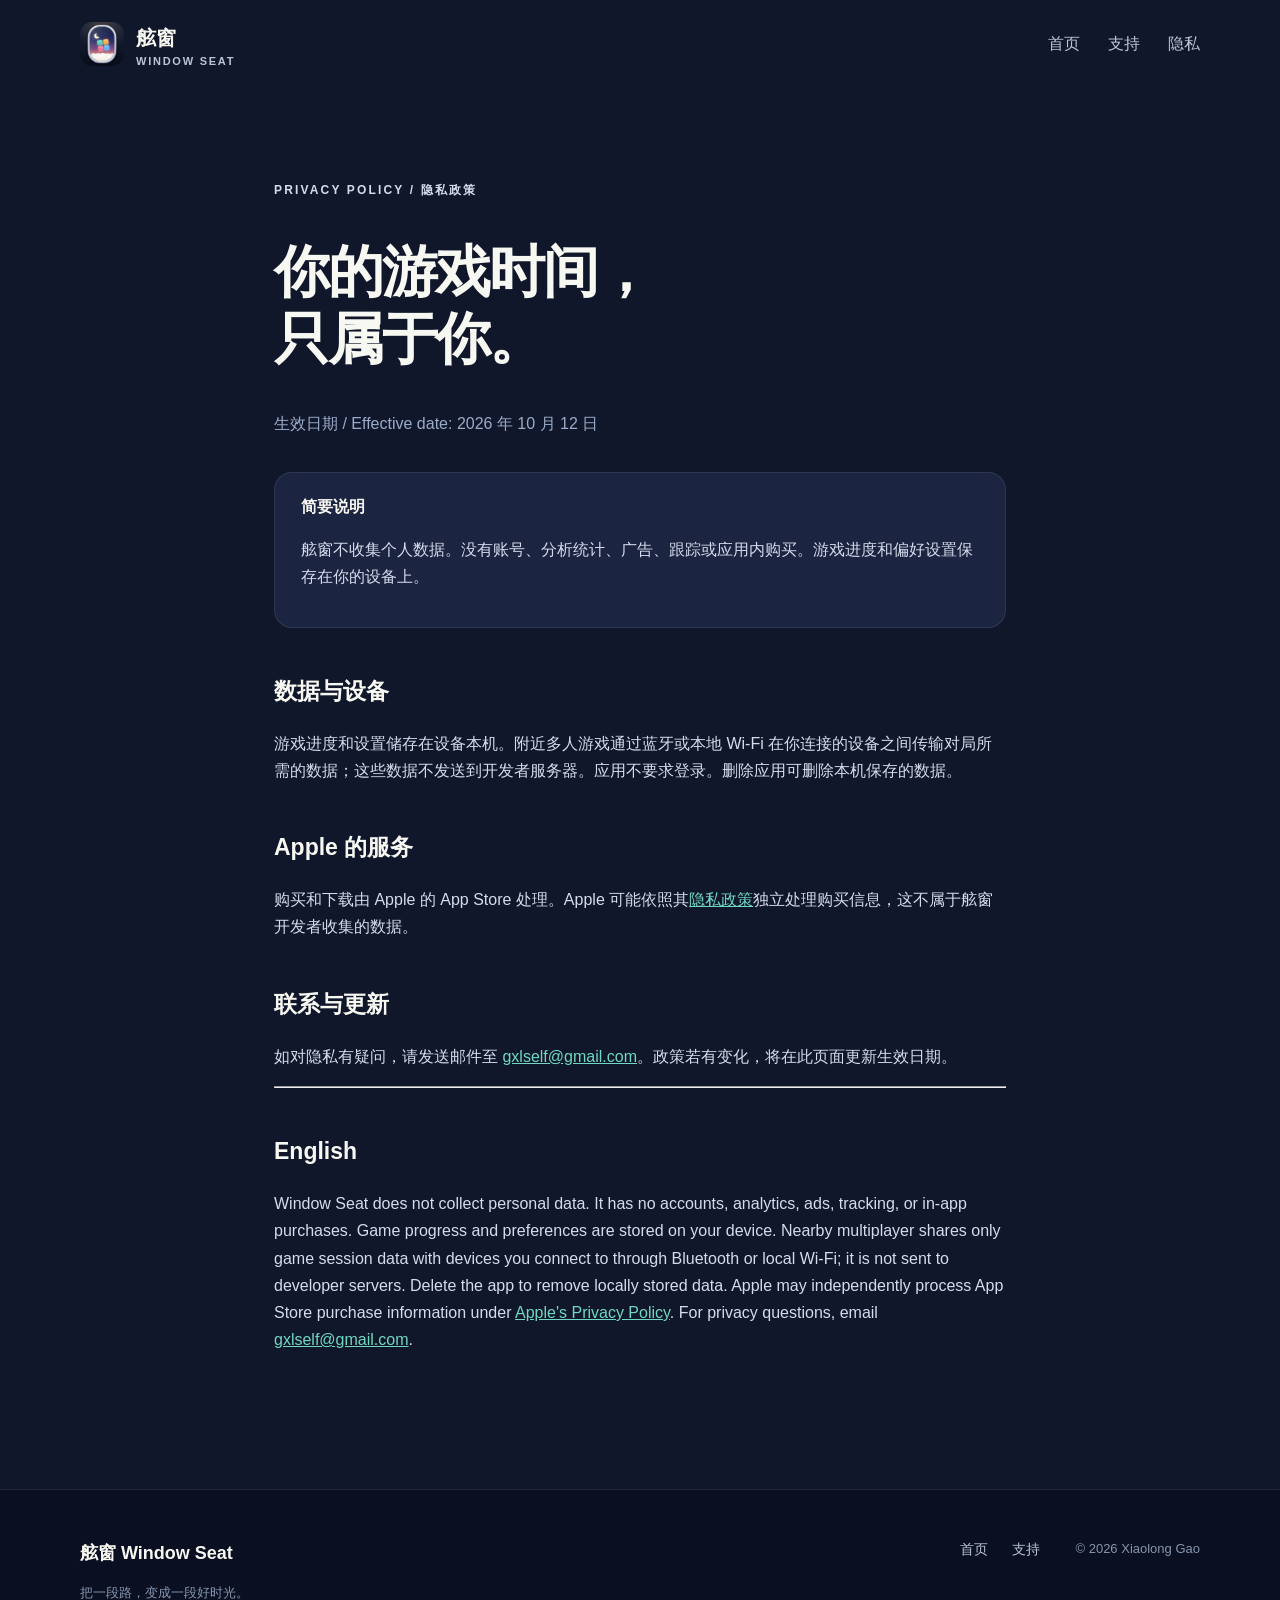
==== privacy.html @ b5185f1e "Publish landing, privacy, and support pages" ====
<!doctype html><html lang="zh-CN"><head><meta charset="utf-8"><meta name="viewport" content="width=device-width, initial-scale=1"><meta name="theme-color" content="#11172b"><meta name="description" content="舷窗 Window Seat 隐私政策。应用不收集个人数据，游戏进度保存在本机。"><title>隐私政策 · 舷窗 Window Seat</title><link rel="icon" href="icon.png"><link rel="stylesheet" href="style.css"></head><body><a class="skip" href="#main">跳到正文</a><header class="nav wrap"><a class="brand" href="./"><img src="icon.png" alt="舷窗图标"><span>舷窗 <small>Window Seat</small></span></a><nav aria-label="主导航"><a href="./">首页</a><a href="support.html">支持</a><a href="privacy.html" aria-current="page">隐私</a></nav></header><main id="main" class="legal"><p class="eyebrow">Privacy Policy / 隐私政策</p><h1>你的游戏时间，<br>只属于你。</h1><p class="date">生效日期 / Effective date: 2026 年 10 月 12 日</p><div class="panel"><strong>简要说明</strong><p>舷窗不收集个人数据。没有账号、分析统计、广告、跟踪或应用内购买。游戏进度和偏好设置保存在你的设备上。</p></div><h2>数据与设备</h2><p>游戏进度和设置储存在设备本机。附近多人游戏通过蓝牙或本地 Wi-Fi 在你连接的设备之间传输对局所需的数据；这些数据不发送到开发者服务器。应用不要求登录。删除应用可删除本机保存的数据。</p><h2>Apple 的服务</h2><p>购买和下载由 Apple 的 App Store 处理。Apple 可能依照其<a href="https://www.apple.com/legal/privacy/">隐私政策</a>独立处理购买信息，这不属于舷窗开发者收集的数据。</p><h2>联系与更新</h2><p>如对隐私有疑问，请发送邮件至 <a href="mailto:gxlself@gmail.com?subject=Window%20Seat%20Privacy">gxlself@gmail.com</a>。政策若有变化，将在此页面更新生效日期。</p><hr><h2>English</h2><p>Window Seat does not collect personal data. It has no accounts, analytics, ads, tracking, or in-app purchases. Game progress and preferences are stored on your device. Nearby multiplayer shares only game session data with devices you connect to through Bluetooth or local Wi-Fi; it is not sent to developer servers. Delete the app to remove locally stored data. Apple may independently process App Store purchase information under <a href="https://www.apple.com/legal/privacy/">Apple's Privacy Policy</a>. For privacy questions, email <a href="mailto:gxlself@gmail.com?subject=Window%20Seat%20Privacy">gxlself@gmail.com</a>.</p></main><footer class="footer"><div class="wrap"><div><strong>舷窗 Window Seat</strong><p>把一段路，变成一段好时光。</p></div><div class="footer-links"><a href="./">首页</a><a href="support.html">支持</a></div><small>© 2026 Xiaolong Gao</small></div></footer></body></html>
---- style.css ----
:root{color-scheme:dark;--bg:#11172b;--panel:#1b2440;--text:#f8f8f2;--muted:#bac4d9;--mint:#70d8c1;--amber:#ffc37e;--coral:#fc8c9d}*{box-sizing:border-box}html{scroll-behavior:smooth}body{margin:0;background:var(--bg);color:var(--text);font-family:-apple-system,BlinkMacSystemFont,"PingFang SC","Noto Sans CJK SC",sans-serif;line-height:1.7}a{color:inherit}a:focus-visible{outline:3px solid var(--mint);outline-offset:4px}.wrap{width:min(1120px,calc(100% - 48px));margin:auto}.skip{position:absolute;left:-9999px;top:8px;background:#fff;color:#111;padding:8px}.skip:focus{left:8px;z-index:10}.nav{height:88px;display:flex;align-items:center;justify-content:space-between;gap:24px}.brand{display:flex;align-items:center;gap:12px;text-decoration:none;font-size:20px;font-weight:700;white-space:nowrap}.brand img{width:44px;height:44px;border-radius:12px}.brand small{display:block;color:var(--muted);font-size:11px;font-weight:600;letter-spacing:.16em;text-transform:uppercase;line-height:1.1}.nav nav{display:flex;gap:28px}.nav nav a,.footer a{text-decoration:none;color:var(--muted)}.nav nav a:hover,.footer a:hover{color:#fff}.hero{min-height:650px;display:grid;grid-template-columns:1.12fr .88fr;align-items:center;gap:32px;padding:70px 0 95px}.eyebrow{color:var(--mint);font-size:12px;font-weight:800;letter-spacing:.18em;text-transform:uppercase}.hero h1{font-size:clamp(48px,6vw,80px);line-height:1.13;letter-spacing:-.055em;margin:23px 0}.hero h1 em{font-style:normal;color:var(--amber)}.lead{font-size:20px;line-height:1.9;max-width:560px;color:#d8dfec}.hero-actions{display:flex;align-items:center;gap:28px;margin:38px 0 28px}.pill{display:inline-block;background:#faf2df;color:#273251;border-radius:999px;padding:11px 22px;font-size:14px;font-weight:800}.text-link{text-decoration:none;color:var(--mint);font-weight:700;border-bottom:1px solid currentColor;padding-bottom:4px}.text-link:hover{color:#fff}.micro,.note{font-size:13px;color:#96a4bf}.hero-art{position:relative;display:grid;place-items:center;min-height:480px}.hero-art img{position:relative;width:min(390px,86%);border-radius:84px;box-shadow:0 40px 95px #0008;transform:rotate(5deg)}.halo{position:absolute;width:520px;max-width:100%;aspect-ratio:1;border-radius:50%;background:radial-gradient(circle,#a484b650 0%,#495e9050 31%,transparent 68%);filter:blur(20px)}.route{border-top:1px solid #ffffff1b;border-bottom:1px solid #ffffff1b;background:#171f36}.route .wrap{display:flex;align-items:center;gap:22px;height:70px;color:#8fa0c1;font-size:11px;letter-spacing:.2em;font-weight:800}.route .line{height:1px;flex:1;background:linear-gradient(90deg,#69d8c1,#ffc37e)}.section{padding:120px 0}.section-heading{max-width:650px}.section h2,.nearby h2{font-size:clamp(36px,4vw,56px);letter-spacing:-.04em;line-height:1.25;margin:16px 0 22px}.section-heading>p:last-child,.nearby-grid>div>p:not(.eyebrow),.quiet>p:not(.eyebrow){font-size:18px;color:var(--muted);max-width:650px}.cards{display:grid;grid-template-columns:repeat(3,1fr);gap:18px;margin-top:50px}.card{padding:33px;border-radius:24px;min-height:310px;background:#202a46;border:1px solid #ffffff17}.card.mint{background:linear-gradient(145deg,#234c54,#1c3049)}.card.amber{background:linear-gradient(145deg,#604c43,#263149)}.card.coral{background:linear-gradient(145deg,#5e3b57,#263047)}.card-icon{font-size:38px;color:#fff}.card-kicker{font-size:11px;letter-spacing:.17em;font-weight:800;color:#dce5f3;margin-top:20px}.card h3{font-size:25px;letter-spacing:-.03em;margin:11px 0}.card p:last-child{font-size:15px;color:#e0e5ef}.nearby{background:#e9edf3;color:#18213a}.nearby-grid{padding:105px 0;display:grid;grid-template-columns:1fr 1fr;align-items:center;gap:55px}.nearby .eyebrow{color:#286f78}.nearby-grid>div>p:not(.eyebrow){color:#44516a}.nearby .note{color:#66738a!important;font-size:13px!important}.nearby-visual{display:flex;justify-content:center;align-items:center;gap:10px}.device{width:145px;height:230px;border:8px solid #2e3857;border-radius:27px;background:#18233f;box-shadow:0 22px 36px #15203945;color:#fff;padding:19px 12px;display:flex;flex-direction:column;align-items:center;justify-content:space-between}.device span,.device small{font-size:12px}.device b{font-size:63px;color:var(--mint)}.device-two{transform:translateY(28px)}.device-two b{color:var(--amber)}.connect{color:#567481;font-size:17px;white-space:nowrap}.quiet{max-width:1120px}.quiet>p:not(.eyebrow){margin-bottom:30px}.footer{background:#0a1021;border-top:1px solid #ffffff17;padding:48px 0}.footer .wrap{display:grid;grid-template-columns:1fr auto auto;gap:35px;align-items:start}.footer strong{font-size:18px}.footer p,.footer small{color:#8695b0;font-size:13px}.footer-links{display:flex;gap:24px;font-size:14px}.legal{max-width:780px;margin:0 auto;padding:80px 24px 120px}.legal h1{font-size:clamp(36px,5vw,56px);line-height:1.2;letter-spacing:-.04em}.legal h2{font-size:23px;margin-top:44px}.legal p,.legal li{color:#d4dcec}.legal .date{color:#9aabc8}.legal a{color:var(--mint)}.legal .panel{background:#1b2440;border:1px solid #ffffff17;border-radius:18px;padding:20px 26px;margin:35px 0}@media(max-width:760px){.wrap{width:min(100% - 36px,1120px)}.nav{height:auto;padding:19px 0;align-items:flex-start}.nav nav{gap:13px;flex-wrap:wrap;justify-content:flex-end;font-size:13px}.brand{font-size:16px}.brand img{width:38px;height:38px}.hero{min-height:auto;grid-template-columns:1fr;padding:55px 0 85px}.hero-art{min-height:320px;grid-row:1}.hero-art img{width:230px;border-radius:50px}.hero-actions{flex-wrap:wrap}.cards{grid-template-columns:1fr}.card{min-height:230px}.section{padding:80px 0}.nearby-grid{grid-template-columns:1fr;padding:80px 0}.nearby-visual{margin:20px 0}.device{width:115px;height:185px}.device b{font-size:48px}.connect{font-size:12px}.footer .wrap{grid-template-columns:1fr}.footer-links{flex-wrap:wrap}}
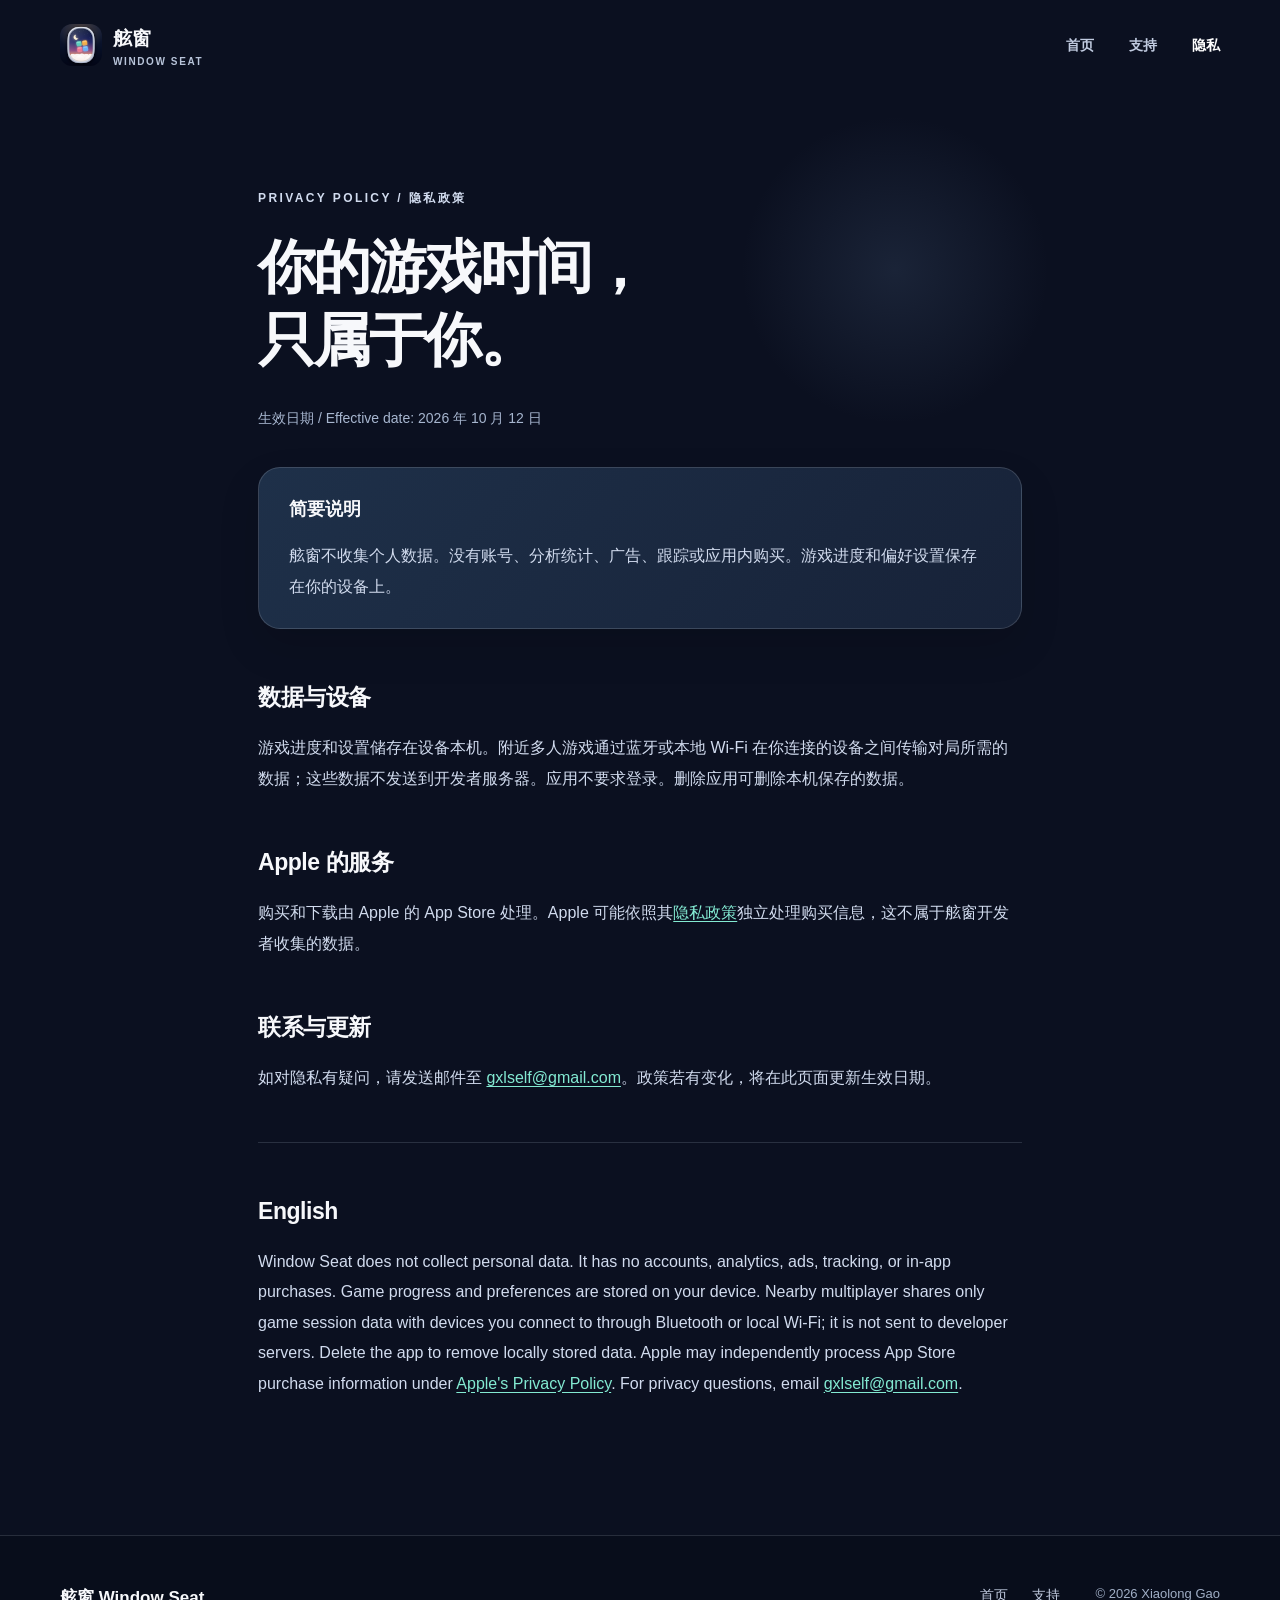
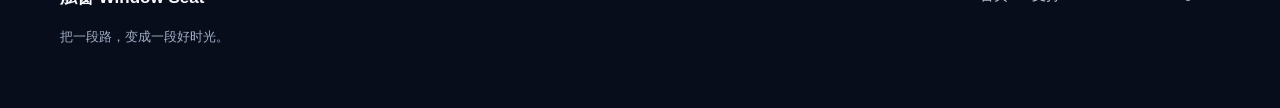
==== commit ced09a05: "Polish landing page visuals" ====
--- a/privacy.html
+++ b/privacy.html
@@ -1 +1 @@
-<!doctype html><html lang="zh-CN"><head><meta charset="utf-8"><meta name="viewport" content="width=device-width, initial-scale=1"><meta name="theme-color" content="#11172b"><meta name="description" content="舷窗 Window Seat 隐私政策。应用不收集个人数据，游戏进度保存在本机。"><title>隐私政策 · 舷窗 Window Seat</title><link rel="icon" href="icon.png"><link rel="stylesheet" href="style.css"></head><body><a class="skip" href="#main">跳到正文</a><header class="nav wrap"><a class="brand" href="./"><img src="icon.png" alt="舷窗图标"><span>舷窗 <small>Window Seat</small></span></a><nav aria-label="主导航"><a href="./">首页</a><a href="support.html">支持</a><a href="privacy.html" aria-current="page">隐私</a></nav></header><main id="main" class="legal"><p class="eyebrow">Privacy Policy / 隐私政策</p><h1>你的游戏时间，<br>只属于你。</h1><p class="date">生效日期 / Effective date: 2026 年 10 月 12 日</p><div class="panel"><strong>简要说明</strong><p>舷窗不收集个人数据。没有账号、分析统计、广告、跟踪或应用内购买。游戏进度和偏好设置保存在你的设备上。</p></div><h2>数据与设备</h2><p>游戏进度和设置储存在设备本机。附近多人游戏通过蓝牙或本地 Wi-Fi 在你连接的设备之间传输对局所需的数据；这些数据不发送到开发者服务器。应用不要求登录。删除应用可删除本机保存的数据。</p><h2>Apple 的服务</h2><p>购买和下载由 Apple 的 App Store 处理。Apple 可能依照其<a href="https://www.apple.com/legal/privacy/">隐私政策</a>独立处理购买信息，这不属于舷窗开发者收集的数据。</p><h2>联系与更新</h2><p>如对隐私有疑问，请发送邮件至 <a href="mailto:gxlself@gmail.com?subject=Window%20Seat%20Privacy">gxlself@gmail.com</a>。政策若有变化，将在此页面更新生效日期。</p><hr><h2>English</h2><p>Window Seat does not collect personal data. It has no accounts, analytics, ads, tracking, or in-app purchases. Game progress and preferences are stored on your device. Nearby multiplayer shares only game session data with devices you connect to through Bluetooth or local Wi-Fi; it is not sent to developer servers. Delete the app to remove locally stored data. Apple may independently process App Store purchase information under <a href="https://www.apple.com/legal/privacy/">Apple's Privacy Policy</a>. For privacy questions, email <a href="mailto:gxlself@gmail.com?subject=Window%20Seat%20Privacy">gxlself@gmail.com</a>.</p></main><footer class="footer"><div class="wrap"><div><strong>舷窗 Window Seat</strong><p>把一段路，变成一段好时光。</p></div><div class="footer-links"><a href="./">首页</a><a href="support.html">支持</a></div><small>© 2026 Xiaolong Gao</small></div></footer></body></html>
+<!doctype html><html lang="zh-CN"><head><meta charset="utf-8"><meta name="viewport" content="width=device-width, initial-scale=1"><meta name="theme-color" content="#0b1020"><meta name="description" content="舷窗 Window Seat 隐私政策。应用不收集个人数据，游戏进度保存在本机。"><title>隐私政策 · 舷窗 Window Seat</title><link rel="icon" href="icon.png"><link rel="stylesheet" href="style.css"></head><body><a class="skip" href="#main">跳到正文</a><header class="nav wrap"><a class="brand" href="./"><img src="icon.png" width="600" height="600" alt="舷窗图标"><span>舷窗 <small>Window Seat</small></span></a><nav aria-label="主导航"><a href="./">首页</a><a href="support.html">支持</a><a href="privacy.html" aria-current="page">隐私</a></nav></header><main id="main" class="legal"><p class="eyebrow">Privacy Policy / 隐私政策</p><h1>你的游戏时间，<br>只属于你。</h1><p class="date">生效日期 / Effective date: 2026 年 10 月 12 日</p><div class="panel"><strong>简要说明</strong><p>舷窗不收集个人数据。没有账号、分析统计、广告、跟踪或应用内购买。游戏进度和偏好设置保存在你的设备上。</p></div><h2>数据与设备</h2><p>游戏进度和设置储存在设备本机。附近多人游戏通过蓝牙或本地 Wi-Fi 在你连接的设备之间传输对局所需的数据；这些数据不发送到开发者服务器。应用不要求登录。删除应用可删除本机保存的数据。</p><h2>Apple 的服务</h2><p>购买和下载由 Apple 的 App Store 处理。Apple 可能依照其<a href="https://www.apple.com/legal/privacy/">隐私政策</a>独立处理购买信息，这不属于舷窗开发者收集的数据。</p><h2>联系与更新</h2><p>如对隐私有疑问，请发送邮件至 <a href="mailto:gxlself@gmail.com?subject=Window%20Seat%20Privacy">gxlself@gmail.com</a>。政策若有变化，将在此页面更新生效日期。</p><hr><h2>English</h2><p>Window Seat does not collect personal data. It has no accounts, analytics, ads, tracking, or in-app purchases. Game progress and preferences are stored on your device. Nearby multiplayer shares only game session data with devices you connect to through Bluetooth or local Wi-Fi; it is not sent to developer servers. Delete the app to remove locally stored data. Apple may independently process App Store purchase information under <a href="https://www.apple.com/legal/privacy/">Apple's Privacy Policy</a>. For privacy questions, email <a href="mailto:gxlself@gmail.com?subject=Window%20Seat%20Privacy">gxlself@gmail.com</a>.</p></main><footer class="footer"><div class="wrap"><div><strong>舷窗 Window Seat</strong><p>把一段路，变成一段好时光。</p></div><div class="footer-links"><a href="./">首页</a><a href="support.html">支持</a></div><small>© 2026 Xiaolong Gao</small></div></footer></body></html>
--- a/style.css
+++ b/style.css
@@ -1 +1,18 @@
-:root{color-scheme:dark;--bg:#11172b;--panel:#1b2440;--text:#f8f8f2;--muted:#bac4d9;--mint:#70d8c1;--amber:#ffc37e;--coral:#fc8c9d}*{box-sizing:border-box}html{scroll-behavior:smooth}body{margin:0;background:var(--bg);color:var(--text);font-family:-apple-system,BlinkMacSystemFont,"PingFang SC","Noto Sans CJK SC",sans-serif;line-height:1.7}a{color:inherit}a:focus-visible{outline:3px solid var(--mint);outline-offset:4px}.wrap{width:min(1120px,calc(100% - 48px));margin:auto}.skip{position:absolute;left:-9999px;top:8px;background:#fff;color:#111;padding:8px}.skip:focus{left:8px;z-index:10}.nav{height:88px;display:flex;align-items:center;justify-content:space-between;gap:24px}.brand{display:flex;align-items:center;gap:12px;text-decoration:none;font-size:20px;font-weight:700;white-space:nowrap}.brand img{width:44px;height:44px;border-radius:12px}.brand small{display:block;color:var(--muted);font-size:11px;font-weight:600;letter-spacing:.16em;text-transform:uppercase;line-height:1.1}.nav nav{display:flex;gap:28px}.nav nav a,.footer a{text-decoration:none;color:var(--muted)}.nav nav a:hover,.footer a:hover{color:#fff}.hero{min-height:650px;display:grid;grid-template-columns:1.12fr .88fr;align-items:center;gap:32px;padding:70px 0 95px}.eyebrow{color:var(--mint);font-size:12px;font-weight:800;letter-spacing:.18em;text-transform:uppercase}.hero h1{font-size:clamp(48px,6vw,80px);line-height:1.13;letter-spacing:-.055em;margin:23px 0}.hero h1 em{font-style:normal;color:var(--amber)}.lead{font-size:20px;line-height:1.9;max-width:560px;color:#d8dfec}.hero-actions{display:flex;align-items:center;gap:28px;margin:38px 0 28px}.pill{display:inline-block;background:#faf2df;color:#273251;border-radius:999px;padding:11px 22px;font-size:14px;font-weight:800}.text-link{text-decoration:none;color:var(--mint);font-weight:700;border-bottom:1px solid currentColor;padding-bottom:4px}.text-link:hover{color:#fff}.micro,.note{font-size:13px;color:#96a4bf}.hero-art{position:relative;display:grid;place-items:center;min-height:480px}.hero-art img{position:relative;width:min(390px,86%);border-radius:84px;box-shadow:0 40px 95px #0008;transform:rotate(5deg)}.halo{position:absolute;width:520px;max-width:100%;aspect-ratio:1;border-radius:50%;background:radial-gradient(circle,#a484b650 0%,#495e9050 31%,transparent 68%);filter:blur(20px)}.route{border-top:1px solid #ffffff1b;border-bottom:1px solid #ffffff1b;background:#171f36}.route .wrap{display:flex;align-items:center;gap:22px;height:70px;color:#8fa0c1;font-size:11px;letter-spacing:.2em;font-weight:800}.route .line{height:1px;flex:1;background:linear-gradient(90deg,#69d8c1,#ffc37e)}.section{padding:120px 0}.section-heading{max-width:650px}.section h2,.nearby h2{font-size:clamp(36px,4vw,56px);letter-spacing:-.04em;line-height:1.25;margin:16px 0 22px}.section-heading>p:last-child,.nearby-grid>div>p:not(.eyebrow),.quiet>p:not(.eyebrow){font-size:18px;color:var(--muted);max-width:650px}.cards{display:grid;grid-template-columns:repeat(3,1fr);gap:18px;margin-top:50px}.card{padding:33px;border-radius:24px;min-height:310px;background:#202a46;border:1px solid #ffffff17}.card.mint{background:linear-gradient(145deg,#234c54,#1c3049)}.card.amber{background:linear-gradient(145deg,#604c43,#263149)}.card.coral{background:linear-gradient(145deg,#5e3b57,#263047)}.card-icon{font-size:38px;color:#fff}.card-kicker{font-size:11px;letter-spacing:.17em;font-weight:800;color:#dce5f3;margin-top:20px}.card h3{font-size:25px;letter-spacing:-.03em;margin:11px 0}.card p:last-child{font-size:15px;color:#e0e5ef}.nearby{background:#e9edf3;color:#18213a}.nearby-grid{padding:105px 0;display:grid;grid-template-columns:1fr 1fr;align-items:center;gap:55px}.nearby .eyebrow{color:#286f78}.nearby-grid>div>p:not(.eyebrow){color:#44516a}.nearby .note{color:#66738a!important;font-size:13px!important}.nearby-visual{display:flex;justify-content:center;align-items:center;gap:10px}.device{width:145px;height:230px;border:8px solid #2e3857;border-radius:27px;background:#18233f;box-shadow:0 22px 36px #15203945;color:#fff;padding:19px 12px;display:flex;flex-direction:column;align-items:center;justify-content:space-between}.device span,.device small{font-size:12px}.device b{font-size:63px;color:var(--mint)}.device-two{transform:translateY(28px)}.device-two b{color:var(--amber)}.connect{color:#567481;font-size:17px;white-space:nowrap}.quiet{max-width:1120px}.quiet>p:not(.eyebrow){margin-bottom:30px}.footer{background:#0a1021;border-top:1px solid #ffffff17;padding:48px 0}.footer .wrap{display:grid;grid-template-columns:1fr auto auto;gap:35px;align-items:start}.footer strong{font-size:18px}.footer p,.footer small{color:#8695b0;font-size:13px}.footer-links{display:flex;gap:24px;font-size:14px}.legal{max-width:780px;margin:0 auto;padding:80px 24px 120px}.legal h1{font-size:clamp(36px,5vw,56px);line-height:1.2;letter-spacing:-.04em}.legal h2{font-size:23px;margin-top:44px}.legal p,.legal li{color:#d4dcec}.legal .date{color:#9aabc8}.legal a{color:var(--mint)}.legal .panel{background:#1b2440;border:1px solid #ffffff17;border-radius:18px;padding:20px 26px;margin:35px 0}@media(max-width:760px){.wrap{width:min(100% - 36px,1120px)}.nav{height:auto;padding:19px 0;align-items:flex-start}.nav nav{gap:13px;flex-wrap:wrap;justify-content:flex-end;font-size:13px}.brand{font-size:16px}.brand img{width:38px;height:38px}.hero{min-height:auto;grid-template-columns:1fr;padding:55px 0 85px}.hero-art{min-height:320px;grid-row:1}.hero-art img{width:230px;border-radius:50px}.hero-actions{flex-wrap:wrap}.cards{grid-template-columns:1fr}.card{min-height:230px}.section{padding:80px 0}.nearby-grid{grid-template-columns:1fr;padding:80px 0}.nearby-visual{margin:20px 0}.device{width:115px;height:185px}.device b{font-size:48px}.connect{font-size:12px}.footer .wrap{grid-template-columns:1fr}.footer-links{flex-wrap:wrap}}
+:root{color-scheme:dark;--bg:#0b1020;--surface:#141d33;--surface-soft:#1b2742;--text:#f7f8fb;--muted:#b8c4d9;--mint:#83ead2;--amber:#ffd28b;--coral:#ffa3aa;--line:rgba(224,237,255,.14)}
+*{box-sizing:border-box}
+html{scroll-behavior:smooth}
+body{margin:0;min-width:320px;background:var(--bg);color:var(--text);font-family:-apple-system,BlinkMacSystemFont,"PingFang SC","Hiragino Sans GB","Microsoft YaHei",sans-serif;line-height:1.75;-webkit-font-smoothing:antialiased}
+a{color:inherit}a:focus-visible{outline:3px solid var(--mint);outline-offset:5px;border-radius:4px}
+.wrap{width:min(1160px,calc(100% - 64px));margin-inline:auto}.skip{position:absolute;left:-9999px;top:10px;background:#fff;color:#111;padding:9px 15px;z-index:20}.skip:focus{left:10px}
+.nav{height:90px;display:flex;align-items:center;justify-content:space-between;gap:24px;position:relative;z-index:5}.brand{display:flex;align-items:center;gap:11px;text-decoration:none;font-size:19px;font-weight:750;letter-spacing:.02em;white-space:nowrap}.brand img{width:42px;height:42px;border-radius:12px}.brand small{display:block;color:var(--muted);font-size:10px;font-weight:650;letter-spacing:.16em;text-transform:uppercase;line-height:1.2}.nav nav{display:flex;align-items:center;gap:clamp(16px,3vw,35px)}.nav nav a,.footer a{text-decoration:none;color:#c1cbe0;white-space:nowrap}.nav nav a{font-size:14px;font-weight:600}.nav nav a:hover,.nav nav a[aria-current="page"],.footer a:hover{color:#fff}
+.hero{min-height:710px;display:grid;grid-template-columns:1fr 1fr;align-items:center;gap:28px;padding-block:60px 95px;position:relative}.hero::before{content:"";position:absolute;inset:0 0 0 35%;z-index:-1;background:radial-gradient(circle at 60% 40%,rgba(70,97,165,.22),transparent 53%),radial-gradient(circle at 30% 20%,rgba(255,255,255,.28) 0 1px,transparent 2px),radial-gradient(circle at 79% 70%,rgba(255,255,255,.22) 0 1px,transparent 2px);background-size:auto,210px 190px,290px 270px;pointer-events:none}.eyebrow{display:flex;align-items:center;gap:12px;color:var(--mint);font-size:12px;font-weight:800;letter-spacing:.2em;margin:0;text-transform:uppercase}.eyebrow-line{width:27px;height:1px;background:currentColor;flex:none}.hero h1{font-size:clamp(48px,5.4vw,78px);line-height:1.16;letter-spacing:-.055em;font-weight:800;margin:28px 0}.hero h1 em{font-style:normal;color:var(--amber)}.lead{font-size:19px;line-height:1.95;color:#d1daea;max-width:510px;margin:0}.hero-actions{display:flex;align-items:center;flex-wrap:wrap;gap:20px 28px;margin:38px 0 22px}.pill{display:inline-block;background:linear-gradient(130deg,#ffdfac,#ffcf84);color:#27314a;border-radius:999px;padding:11px 22px;font-size:14px;font-weight:800;box-shadow:0 8px 24px #fbbf6740}.text-link{text-decoration:none;color:var(--mint);font-size:15px;font-weight:700;border-bottom:1px solid currentColor;padding-bottom:3px;white-space:nowrap}.text-link:hover{color:#fff}.micro,.note{font-size:13px;color:#a7b5ce;margin:0}
+.hero-stage{height:595px;position:relative;isolation:isolate;display:flex;align-items:center;justify-content:center}.orbit{position:absolute;border:1px solid rgba(137,179,236,.13);border-radius:50%;aspect-ratio:1;transform:rotate(-18deg)}.orbit-one{width:88%;box-shadow:0 0 80px #7a81dc18 inset}.orbit-two{width:74%;border-color:rgba(137,179,236,.09)}.phone{overflow:hidden;padding:5px;border-radius:clamp(20px,3vw,36px);background:#050811;border:1px solid #465476;box-shadow:0 25px 60px rgba(0,0,0,.45),0 0 0 2px rgba(224,237,255,.09) inset;aspect-ratio:690/1500}.phone img{display:block;width:100%;height:100%;object-fit:cover;border-radius:inherit}.hero-phone-main,.hero-phone-side{position:absolute}.hero-phone-main{width:267px;z-index:2;transform:translate(-78px,-8px) rotate(-8deg)}.hero-phone-side{width:198px;z-index:1;transform:translate(126px,59px) rotate(11deg);filter:brightness(.93)}.stage-caption{position:absolute;right:0;bottom:0;color:#91a6c9;letter-spacing:.2em;font-size:10px;font-weight:700}
+.route{border-block:1px solid var(--line);background:#111a2e}.route .wrap{height:70px;display:flex;align-items:center;gap:22px;color:#aabbd7;font-size:12px;font-weight:800;letter-spacing:.22em}.route-line{height:1px;flex:1;background:linear-gradient(90deg,transparent,#88dccc,transparent)}.route-star{color:var(--amber);font-size:19px}
+.section{padding-block:112px}.section-heading{max-width:670px}.section h2,.nearby h2{font-size:clamp(36px,4.1vw,56px);line-height:1.31;letter-spacing:-.045em;margin:17px 0 20px}.section-heading>p:last-child,.nearby-copy>p:not(.eyebrow),.quiet>p:not(.eyebrow){font-size:17px;line-height:1.95;color:var(--muted);max-width:650px}.game-cards{display:grid;grid-template-columns:repeat(3,minmax(0,1fr));gap:18px;margin-top:46px}.game-card{min-width:0;overflow:hidden;border-radius:26px;background:linear-gradient(150deg,#1b2941,#141d31);border:1px solid var(--line);box-shadow:0 22px 50px #0002}.game-art{height:282px;position:relative;display:flex;justify-content:center;overflow:hidden;border-bottom:1px solid var(--line)}.mint .game-art{background:radial-gradient(circle at 50% 86%,#276667 0,#20384b 55%,#18283f 100%)}.amber .game-art{background:radial-gradient(circle at 50% 86%,#725848 0,#3c3a43 55%,#20283c 100%)}.coral .game-art{background:radial-gradient(circle at 50% 86%,#514d84 0,#313453 55%,#1c263d 100%)}.game-phone{width:176px;position:absolute;top:26px;transform:rotate(-5deg);box-shadow:0 18px 42px #0007}.amber .game-phone{transform:rotate(4deg)}.coral .game-phone{transform:rotate(-3deg)}.game-copy{padding:28px 28px 31px}.card-kicker{font-size:11px;font-weight:800;letter-spacing:.2em;color:var(--mint);margin:0 0 10px}.amber .card-kicker{color:var(--amber)}.coral .card-kicker{color:var(--coral)}.game-copy h3{font-size:23px;letter-spacing:-.035em;line-height:1.35;margin:0 0 11px}.game-copy p:last-child{font-size:14px;line-height:1.85;color:#bac7db;margin:0}
+.nearby{position:relative;overflow:hidden;background:linear-gradient(145deg,#1a2945,#111b31 62%,#19233e);border-block:1px solid var(--line)}.nearby::before{content:"";position:absolute;width:700px;height:700px;border-radius:50%;right:-130px;top:-150px;background:radial-gradient(circle,#648aa638,transparent 67%);pointer-events:none}.nearby-grid{position:relative;display:grid;grid-template-columns:.9fr 1.1fr;align-items:center;gap:55px;padding-block:104px}.nearby-copy>p:not(.eyebrow){max-width:490px}.nearby-copy .note{font-size:13px!important;color:#a9b7ca!important;margin-top:26px;padding-left:15px;border-left:2px solid var(--mint)}.nearby-stage{height:545px;position:relative;display:flex;align-items:center;justify-content:space-between;gap:46px;padding-inline:20px}.nearby-device{position:relative;z-index:1;flex:0 0 200px;text-align:center}.nearby-device .phone{width:100%;border-color:#7784a6}.device-a{transform:translateY(-19px) rotate(-5deg)}.device-b{transform:translateY(25px) rotate(5deg)}.device-label{display:inline-block;margin-top:13px;color:#e5edf7;font-size:12px;letter-spacing:.12em;font-weight:700}.connection{position:absolute;left:30%;right:30%;top:46%;height:2px;background:linear-gradient(90deg,transparent,var(--mint),var(--amber),transparent);box-shadow:0 0 18px var(--mint);z-index:0}.connection span{position:absolute;top:50%;width:10px;height:10px;border-radius:50%;background:var(--mint);box-shadow:0 0 0 8px #83ead22e,0 0 26px var(--mint);transform:translateY(-50%)}.connection span:first-child{left:0}.connection span:last-child{right:0;background:var(--amber);box-shadow:0 0 0 8px #ffd28b2e,0 0 26px var(--amber)}.connection i{position:absolute;top:50%;left:50%;width:12px;height:12px;border:2px solid #fff;border-radius:50%;background:var(--mint);box-shadow:0 0 0 6px #83ead236;transform:translate(-50%,-50%);animation:pulse 2.7s ease-in-out infinite}@keyframes pulse{50%{box-shadow:0 0 0 16px #83ead200;transform:translate(-50%,-50%) scale(1.2)}}
+.quiet{position:relative;overflow:hidden}.quiet-mark{position:absolute;right:8%;top:20%;font-size:250px;line-height:1;color:#e4cc8d0d;transform:rotate(15deg)}.quiet h2,.quiet>p:not(.eyebrow){position:relative;max-width:650px}.quiet>p:not(.eyebrow){margin-bottom:26px}.footer{background:#080d1b;border-top:1px solid var(--line);padding:47px 0}.footer .wrap{display:grid;grid-template-columns:1fr auto auto;gap:35px;align-items:start}.footer strong{font-size:17px}.footer p,.footer small{color:#a0aec6;font-size:13px}.footer-links{display:flex;gap:24px;font-size:14px}
+.legal{max-width:820px;margin:25px auto 0;padding:72px 28px 120px;position:relative}.legal::before{content:"";position:absolute;right:0;top:0;width:310px;height:310px;z-index:-1;border-radius:50%;background:radial-gradient(circle,#5b779c30,transparent 70%)}.legal h1{font-size:clamp(38px,5vw,58px);line-height:1.27;letter-spacing:-.045em;margin:20px 0 28px}.legal h2{font-size:23px;letter-spacing:-.02em;margin:48px 0 12px}.legal p,.legal li{color:#d1dbee;line-height:1.9}.legal .date{color:#a7b6cf;font-size:14px}.legal a{color:var(--mint);text-underline-offset:3px}.legal .panel{background:linear-gradient(130deg,#1e3049,#172238);border:1px solid #ffffff25;border-radius:22px;padding:26px 30px;margin:35px 0;box-shadow:0 18px 40px #0002}.legal .panel strong{font-size:18px}.legal .panel p{margin-bottom:0}.legal hr{border:0;border-top:1px solid var(--line);margin-top:48px}
+@media(max-width:1000px){.hero{min-height:0}.hero-phone-main{width:230px;transform:translate(-57px,-4px) rotate(-8deg)}.hero-phone-side{width:170px;transform:translate(72px,56px) rotate(11deg)}.nearby-grid{gap:22px}.nearby-device{flex-basis:160px}.nearby-stage{height:465px;gap:20px;padding-inline:0}}
+@media(max-width:760px){.wrap{width:min(100% - 40px,1160px)}.nav{height:auto;min-height:104px;padding-block:15px;flex-direction:column;align-items:flex-start;gap:12px}.brand{font-size:17px}.brand img{width:35px;height:35px}.nav nav{width:100%;justify-content:space-between;gap:8px}.nav nav a{font-size:13px}.hero{grid-template-columns:1fr;gap:0;padding-block:52px 65px}.hero h1{font-size:clamp(43px,8.5vw,64px)}.hero-stage{height:500px;max-width:520px;width:100%;margin-inline:auto}.orbit-one{width:74%}.hero-phone-main{width:222px;transform:translate(-51px,-4px) rotate(-8deg)}.hero-phone-side{width:164px;transform:translate(108px,47px) rotate(11deg)}.section{padding-block:80px}.game-cards{gap:13px}.game-art{height:210px}.game-phone{width:128px;top:22px}.game-copy{padding:22px 18px}.game-copy h3{font-size:19px}.nearby-grid{grid-template-columns:1fr;padding-block:80px;gap:20px}.nearby-stage{max-width:550px;width:100%;margin:auto;height:530px;justify-content:space-around}.nearby-device{flex-basis:190px}.footer .wrap{grid-template-columns:1fr;gap:18px}.footer-links{flex-wrap:wrap}.legal{padding-top:60px}}
+@media(max-width:560px){.hero{padding-top:44px}.hero h1{margin:21px 0}.lead{font-size:16px}.hero-actions{margin:29px 0 20px}.hero-stage{height:425px}.hero-phone-main{width:184px;transform:translate(-47px,-1px) rotate(-8deg)}.hero-phone-side{width:136px;transform:translate(82px,40px) rotate(11deg)}.stage-caption{font-size:8px;right:6px;bottom:8px}.route .wrap{height:55px}.section h2,.nearby h2{font-size:36px}.section-heading>p:last-child,.nearby-copy>p:not(.eyebrow),.quiet>p:not(.eyebrow){font-size:15px}.game-cards{grid-template-columns:1fr;gap:18px;margin-top:32px}.game-card{display:grid;grid-template-columns:44% 56%;min-height:220px}.game-art{height:100%;min-height:220px;border-bottom:0;border-right:1px solid var(--line)}.game-phone{width:125px;top:18px}.game-copy{display:flex;flex-direction:column;justify-content:center;padding:16px}.game-copy h3{font-size:19px}.game-copy p:last-child{font-size:12px;line-height:1.65}.nearby-stage{height:375px;gap:15px;padding-inline:4px}.nearby-device{flex:0 0 min(39%,150px)}.device-label{font-size:10px;margin-top:9px}.connection{left:27%;right:27%}.quiet-mark{font-size:170px;right:-4%;top:36%}.legal{padding-inline:20px;padding-bottom:85px}.legal .panel{padding:22px}}
+@media(prefers-reduced-motion:reduce){html{scroll-behavior:auto}.connection i{animation:none}}
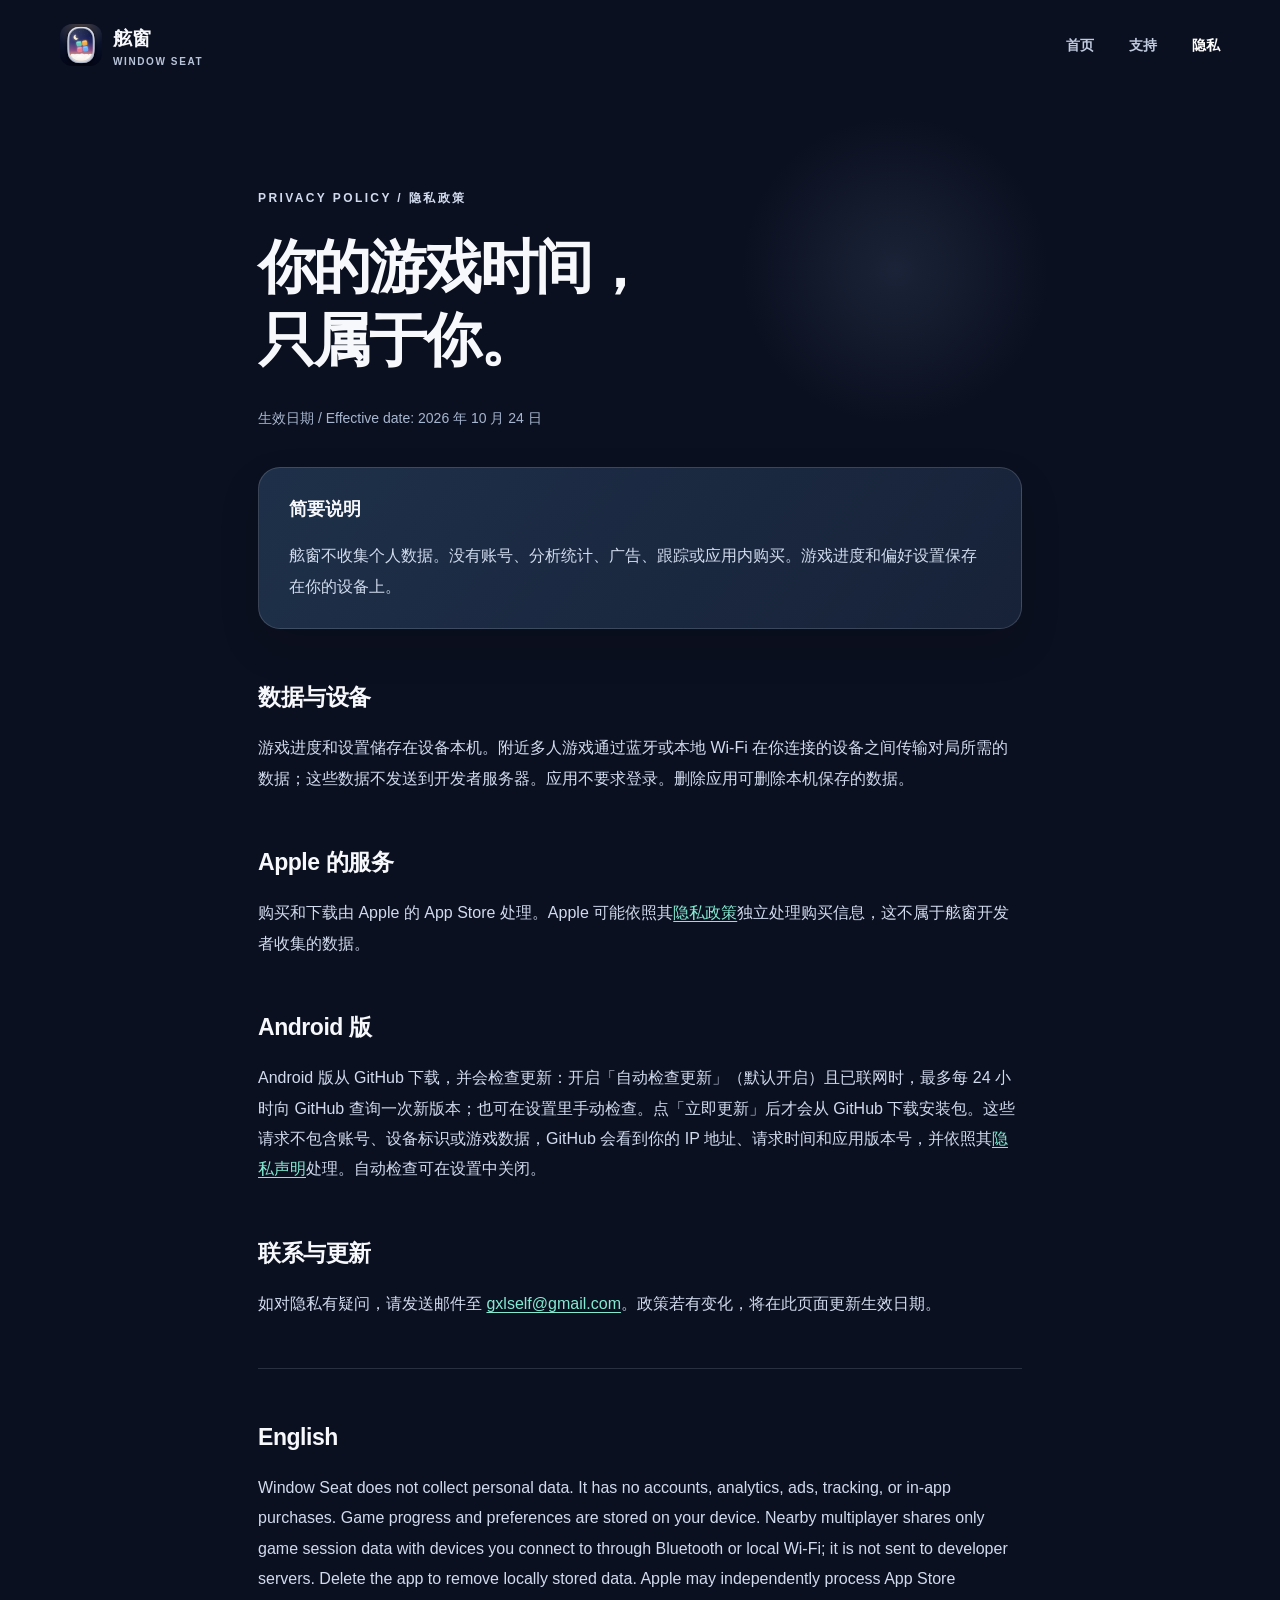
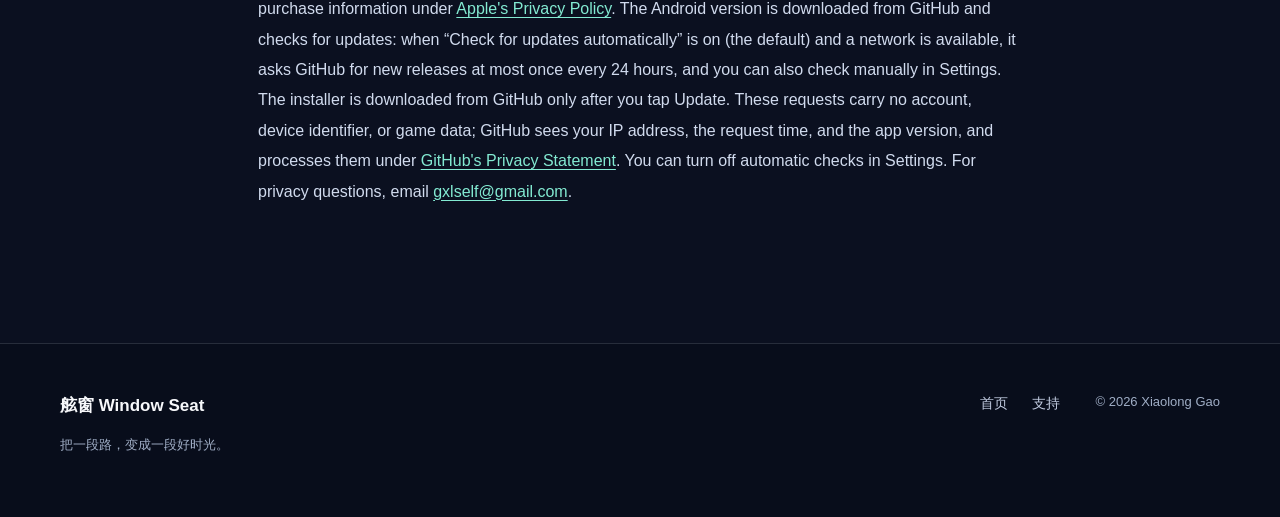
==== commit 4c7e5cd4: "Offer the Android APK and describe its update check Co-Authored-By: Claude Opus 5.5 <noreply@anthrop" ====
--- a/privacy.html
+++ b/privacy.html
@@ -1 +1 @@
-<!doctype html><html lang="zh-CN"><head><meta charset="utf-8"><meta name="viewport" content="width=device-width, initial-scale=1"><meta name="theme-color" content="#0b1020"><meta name="description" content="舷窗 Window Seat 隐私政策。应用不收集个人数据，游戏进度保存在本机。"><title>隐私政策 · 舷窗 Window Seat</title><link rel="icon" href="icon.png"><link rel="stylesheet" href="style.css"></head><body><a class="skip" href="#main">跳到正文</a><header class="nav wrap"><a class="brand" href="./"><img src="icon.png" width="600" height="600" alt="舷窗图标"><span>舷窗 <small>Window Seat</small></span></a><nav aria-label="主导航"><a href="./">首页</a><a href="support.html">支持</a><a href="privacy.html" aria-current="page">隐私</a></nav></header><main id="main" class="legal"><p class="eyebrow">Privacy Policy / 隐私政策</p><h1>你的游戏时间，<br>只属于你。</h1><p class="date">生效日期 / Effective date: 2026 年 10 月 12 日</p><div class="panel"><strong>简要说明</strong><p>舷窗不收集个人数据。没有账号、分析统计、广告、跟踪或应用内购买。游戏进度和偏好设置保存在你的设备上。</p></div><h2>数据与设备</h2><p>游戏进度和设置储存在设备本机。附近多人游戏通过蓝牙或本地 Wi-Fi 在你连接的设备之间传输对局所需的数据；这些数据不发送到开发者服务器。应用不要求登录。删除应用可删除本机保存的数据。</p><h2>Apple 的服务</h2><p>购买和下载由 Apple 的 App Store 处理。Apple 可能依照其<a href="https://www.apple.com/legal/privacy/">隐私政策</a>独立处理购买信息，这不属于舷窗开发者收集的数据。</p><h2>联系与更新</h2><p>如对隐私有疑问，请发送邮件至 <a href="mailto:gxlself@gmail.com?subject=Window%20Seat%20Privacy">gxlself@gmail.com</a>。政策若有变化，将在此页面更新生效日期。</p><hr><h2>English</h2><p>Window Seat does not collect personal data. It has no accounts, analytics, ads, tracking, or in-app purchases. Game progress and preferences are stored on your device. Nearby multiplayer shares only game session data with devices you connect to through Bluetooth or local Wi-Fi; it is not sent to developer servers. Delete the app to remove locally stored data. Apple may independently process App Store purchase information under <a href="https://www.apple.com/legal/privacy/">Apple's Privacy Policy</a>. For privacy questions, email <a href="mailto:gxlself@gmail.com?subject=Window%20Seat%20Privacy">gxlself@gmail.com</a>.</p></main><footer class="footer"><div class="wrap"><div><strong>舷窗 Window Seat</strong><p>把一段路，变成一段好时光。</p></div><div class="footer-links"><a href="./">首页</a><a href="support.html">支持</a></div><small>© 2026 Xiaolong Gao</small></div></footer></body></html>
+<!doctype html><html lang="zh-CN"><head><meta charset="utf-8"><meta name="viewport" content="width=device-width, initial-scale=1"><meta name="theme-color" content="#0b1020"><meta name="description" content="舷窗 Window Seat 隐私政策。应用不收集个人数据，游戏进度保存在本机。"><title>隐私政策 · 舷窗 Window Seat</title><link rel="icon" href="icon.png"><link rel="stylesheet" href="style.css"></head><body><a class="skip" href="#main">跳到正文</a><header class="nav wrap"><a class="brand" href="./"><img src="icon.png" width="600" height="600" alt="舷窗图标"><span>舷窗 <small>Window Seat</small></span></a><nav aria-label="主导航"><a href="./">首页</a><a href="support.html">支持</a><a href="privacy.html" aria-current="page">隐私</a></nav></header><main id="main" class="legal"><p class="eyebrow">Privacy Policy / 隐私政策</p><h1>你的游戏时间，<br>只属于你。</h1><p class="date">生效日期 / Effective date: 2026 年 10 月 24 日</p><div class="panel"><strong>简要说明</strong><p>舷窗不收集个人数据。没有账号、分析统计、广告、跟踪或应用内购买。游戏进度和偏好设置保存在你的设备上。</p></div><h2>数据与设备</h2><p>游戏进度和设置储存在设备本机。附近多人游戏通过蓝牙或本地 Wi-Fi 在你连接的设备之间传输对局所需的数据；这些数据不发送到开发者服务器。应用不要求登录。删除应用可删除本机保存的数据。</p><h2>Apple 的服务</h2><p>购买和下载由 Apple 的 App Store 处理。Apple 可能依照其<a href="https://www.apple.com/legal/privacy/">隐私政策</a>独立处理购买信息，这不属于舷窗开发者收集的数据。</p><h2>Android 版</h2><p>Android 版从 GitHub 下载，并会检查更新：开启「自动检查更新」（默认开启）且已联网时，最多每 24 小时向 GitHub 查询一次新版本；也可在设置里手动检查。点「立即更新」后才会从 GitHub 下载安装包。这些请求不包含账号、设备标识或游戏数据，GitHub 会看到你的 IP 地址、请求时间和应用版本号，并依照其<a href="https://docs.github.com/site-policy/privacy-policies/github-general-privacy-statement">隐私声明</a>处理。自动检查可在设置中关闭。</p><h2>联系与更新</h2><p>如对隐私有疑问，请发送邮件至 <a href="mailto:gxlself@gmail.com?subject=Window%20Seat%20Privacy">gxlself@gmail.com</a>。政策若有变化，将在此页面更新生效日期。</p><hr><h2>English</h2><p>Window Seat does not collect personal data. It has no accounts, analytics, ads, tracking, or in-app purchases. Game progress and preferences are stored on your device. Nearby multiplayer shares only game session data with devices you connect to through Bluetooth or local Wi-Fi; it is not sent to developer servers. Delete the app to remove locally stored data. Apple may independently process App Store purchase information under <a href="https://www.apple.com/legal/privacy/">Apple's Privacy Policy</a>. The Android version is downloaded from GitHub and checks for updates: when “Check for updates automatically” is on (the default) and a network is available, it asks GitHub for new releases at most once every 24 hours, and you can also check manually in Settings. The installer is downloaded from GitHub only after you tap Update. These requests carry no account, device identifier, or game data; GitHub sees your IP address, the request time, and the app version, and processes them under <a href="https://docs.github.com/site-policy/privacy-policies/github-general-privacy-statement">GitHub's Privacy Statement</a>. You can turn off automatic checks in Settings. For privacy questions, email <a href="mailto:gxlself@gmail.com?subject=Window%20Seat%20Privacy">gxlself@gmail.com</a>.</p></main><footer class="footer"><div class="wrap"><div><strong>舷窗 Window Seat</strong><p>把一段路，变成一段好时光。</p></div><div class="footer-links"><a href="./">首页</a><a href="support.html">支持</a></div><small>© 2026 Xiaolong Gao</small></div></footer></body></html>
--- a/style.css
+++ b/style.css
@@ -16,3 +16,5 @@
 @media(max-width:760px){.wrap{width:min(100% - 40px,1160px)}.nav{height:auto;min-height:104px;padding-block:15px;flex-direction:column;align-items:flex-start;gap:12px}.brand{font-size:17px}.brand img{width:35px;height:35px}.nav nav{width:100%;justify-content:space-between;gap:8px}.nav nav a{font-size:13px}.hero{grid-template-columns:1fr;gap:0;padding-block:52px 65px}.hero h1{font-size:clamp(43px,8.5vw,64px)}.hero-stage{height:500px;max-width:520px;width:100%;margin-inline:auto}.orbit-one{width:74%}.hero-phone-main{width:222px;transform:translate(-51px,-4px) rotate(-8deg)}.hero-phone-side{width:164px;transform:translate(108px,47px) rotate(11deg)}.section{padding-block:80px}.game-cards{gap:13px}.game-art{height:210px}.game-phone{width:128px;top:22px}.game-copy{padding:22px 18px}.game-copy h3{font-size:19px}.nearby-grid{grid-template-columns:1fr;padding-block:80px;gap:20px}.nearby-stage{max-width:550px;width:100%;margin:auto;height:530px;justify-content:space-around}.nearby-device{flex-basis:190px}.footer .wrap{grid-template-columns:1fr;gap:18px}.footer-links{flex-wrap:wrap}.legal{padding-top:60px}}
 @media(max-width:560px){.hero{padding-top:44px}.hero h1{margin:21px 0}.lead{font-size:16px}.hero-actions{margin:29px 0 20px}.hero-stage{height:425px}.hero-phone-main{width:184px;transform:translate(-47px,-1px) rotate(-8deg)}.hero-phone-side{width:136px;transform:translate(82px,40px) rotate(11deg)}.stage-caption{font-size:8px;right:6px;bottom:8px}.route .wrap{height:55px}.section h2,.nearby h2{font-size:36px}.section-heading>p:last-child,.nearby-copy>p:not(.eyebrow),.quiet>p:not(.eyebrow){font-size:15px}.game-cards{grid-template-columns:1fr;gap:18px;margin-top:32px}.game-card{display:grid;grid-template-columns:44% 56%;min-height:220px}.game-art{height:100%;min-height:220px;border-bottom:0;border-right:1px solid var(--line)}.game-phone{width:125px;top:18px}.game-copy{display:flex;flex-direction:column;justify-content:center;padding:16px}.game-copy h3{font-size:19px}.game-copy p:last-child{font-size:12px;line-height:1.65}.nearby-stage{height:375px;gap:15px;padding-inline:4px}.nearby-device{flex:0 0 min(39%,150px)}.device-label{font-size:10px;margin-top:9px}.connection{left:27%;right:27%}.quiet-mark{font-size:170px;right:-4%;top:36%}.legal{padding-inline:20px;padding-bottom:85px}.legal .panel{padding:22px}}
 @media(prefers-reduced-motion:reduce){html{scroll-behavior:auto}.connection i{animation:none}}
+
+.pill-download{text-decoration:none;background:linear-gradient(130deg,#a8f3e1,#83ead2);color:#10263a;box-shadow:0 8px 24px #83ead240}.pill-download:hover{background:#c9f8ec}.pill-store{text-decoration:none}.pill-store:hover{background:#ffe7bf}.release-meta{margin-bottom:8px}.release-meta a{color:var(--mint);white-space:nowrap}
